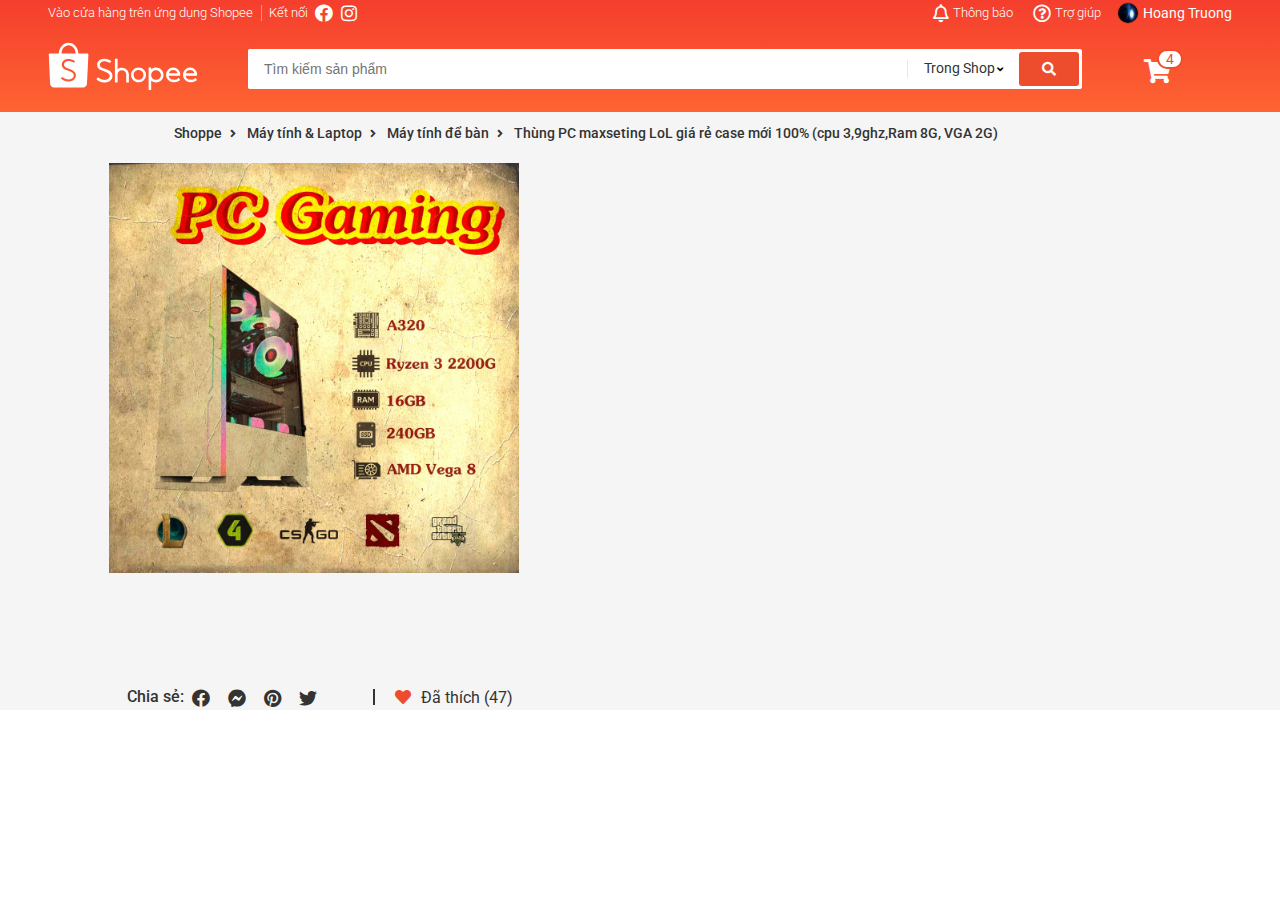
==== product.html @ b12bd9ec "upload product.html" ====
<!DOCTYPE html>
<html lang="en">
<head>
    <meta charset="UTF-8">
    <meta http-equiv="X-UA-Compatible" content="IE=edge">
    <meta name="viewport" content="width=device-width, initial-scale=1.0">
    <title>Product</title>
    <link rel="stylesheet" href="https://cdnjs.cloudflare.com/ajax/libs/normalize/8.0.1/normalize.css">
    <link rel="stylesheet" href="./assets/css/grid.css">
    <link rel="stylesheet" href="./assets/css/base.css">
    <link rel="stylesheet" href="./assets/css/main.css">
    <link rel="preconnect" href="https://fonts.googleapis.com">
    <link rel="preconnect" href="https://fonts.gstatic.com" crossorigin>
    <link rel="stylesheet" href="./assets/fonts/fontawesome-free-5.15.4-web/css/all.min.css">
    <link rel="preconnect" href="https://fonts.googleapis.com">
    <link rel="preconnect" href="https://fonts.gstatic.com" crossorigin>
    <link href="https://fonts.googleapis.com/css2?family=Edu+TAS+Beginner&display=swap" rel="stylesheet">
    <link href="https://fonts.googleapis.com/css2?family=Roboto:wght@100;300;400&display=swap" rel="stylesheet">
</head>
<body>
    <div class="app app_container">
        <div class="grid.wide">
            <header class="header">
                <div class="grid">
                    <nav class="header__navbar">
                        <ul class="header__navbar-list">
                            <li class="header__navbar-item header__navbar-item--has-qr header__navbar-item--separate">
                                Vào cửa hàng trên ứng dụng Shopee
                                <div class="header__qr">
                                    <img src="./assets/img/qr_code.png" alt="QR CODE" class="header__qr-img">
                                    <div class="header__qr-apps">
                                        <a href="#" class="header__qr-link">
                                            <img src="./assets/img/appstore.png" alt="App Store" class="header__qr-download-img">
                                        </a>
                                        <a href="#" class="header__qr-link">
                                            <img src="./assets/img/gg play.png" alt="GG Plays" class="header__qr-download-img">
                                        </a>
    
                                    </div>
                                </div>
                            </li>
                            <li class="header__navbar-item ">
                                <span class="header__navbar-title--no-pointer">Kết nối</span>
                                <a href="#" class="header__navbar-icon-link">
                                    <i class="header_navbar-icon fab fa-facebook"></i>
                                </a>
                                <a href="#" class="header__navbar-icon-link">
                                    <i class="header_navbar-icon fab fa-instagram"></i>
                                </a>
    
                            </li>
                            
                        </ul>
                        <ul class="header__navbar-list">
                            <li class="header__navbar-item header__navbar--has-notify">
                                <a href="#" class="header__navbar-item-link">
                                    <i class="header_navbar-icon far fa-bell"></i>
                                    Thông báo
                                </a>
                                <div class="header__notify">
                                    <header class="header__notify-header">
                                        <h3>Thông báo mới nhận</h3>
                                    </header>
                                    <ul class="header__notify-list">
                                        <li class="header__notify-item header__notify-item--viewed ">
                                            <a href="" class="header__notify-link">
                                                <img src="https://cf.shopee.vn/file/d02c97327d7ffa4b72fbf0bbac0dc437" alt="" class="header__notify-img">
                                                <div class="header__notify-info">
                                                    <span class="header__notify-name">LG TV</span>
                                                    <span class="header__notify-description">Mô tả LG TV chính hãng</span>
                                                </div>
                                            </a>
                                        </li>
                                        <li class="header__notify-item header__notify-item--viewed ">
                                            <a href="" class="header__notify-link">
                                                <img src="https://cf.shopee.vn/file/974dad14ff4233b967b98af7d5ac45df" alt="" class="header__notify-img">
                                                <div class="header__notify-info">
                                                    <span class="header__notify-name">Màn hình ASUS</span>
                                                    <span class="header__notify-description">Mô tả Màn hình ASUS chính hãng</span>
                                                </div>
                                            </a>
                                        </li>
                                        <li class="header__notify-item header__notify-item--viewed ">
                                            <a href="" class="header__notify-link">
                                                <img src="	https://cf.shopee.vn/file/64a79e4b7e1811482d0205e7ef75d597" alt="" class="header__notify-img">
                                                <div class="header__notify-info">
                                                    <span class="header__notify-name">Router Wifi 6</span>
                                                    <span class="header__notify-description">Mô tả Router Wifi 6 chính hãng</span>
                                                </div>
                                            </a>
                                        </li>
                                        <li class="header__notify-item header__notify-item--viewed ">
                                            <a href="" class="header__notify-link">
                                                <img src="https://cf.shopee.vn/file/575e04c0e1d08b5f1b9f624a8d6b1419" alt="" class="header__notify-img">
                                                <div class="header__notify-info">
                                                    <span class="header__notify-name">Macbook Air M1</span>
                                                    <span class="header__notify-description">Mô tả Macbook Air M1 chính hãng</span>
                                                </div>
                                            </a>
                                        </li> 
                                    </ul>
                                    <footer class="header__notify-footer">
                                        <a href="" class="header__notify-footer-btn">Xem tất cả</a>
                                    </footer>
                                </div>
                            </li>
                            <li class="header__navbar-item">
                                <a href="#" class="header__navbar-item-link">
                                    <i class="header_navbar-icon far fa-question-circle"></i>
                                    Trợ giúp
                                </a>
                                
                            </li>
                            <li class="header__navbar-item header__navbar-user">
                                <img src="./assets/img/GearVN_vũ trụ_04.jpg" alt="" class="header__navbar-user-img">
                                <span class="header__navbar-user-name">Hoang Truong</span>
                                <ul class="header__navbar-user-menu">
                                    <li class="header__navbar-user-item">
                                        <a href="" class="">Tài khoản của tôi</a>
                                    </li>
                                    <li class="header__navbar-user-item">
                                        <a href="" class="">Địa chỉ của tôi</a>
                                    </li>
                                    <li class="header__navbar-user-item">
                                        <a href="" class="">Đơn mua</a>
                                    </li>
                                    <li class="header__navbar-user-item header__navbar-user-item--separate">
                                        <a href="" class="">Đăng xuất</a>
                                    </li>
                                </ul>
                            </li>
                            <!-- <li class="header__navbar-item  header__navbar-item--strong header__navbar-item--separate">Đăng kí</li>
                            <li class="header__navbar-item  header__navbar-item--strong">Đăng nhập</li> -->
                        </ul>
                    </nav>
                    <!-- Header-with-search -->
                    <div class="header-with-search">
                        <div class="header__logo">
                           <a href="/" class="header__logo--link">
                            <svg viewBox="0 0 192 65" class="header__logo-img">
                                <g fill-rule="evenodd">
                                    <path
                                        fill="#fff" d="M35.6717403 44.953764c-.3333497 2.7510509-2.0003116 4.9543414-4.5823845 6.0575984-1.4379707.6145919-3.36871.9463856-4.896954.8421628-2.3840266-.0911143-4.6237865-.6708937-6.6883352-1.7307424-.7375522-.3788551-1.8370513-1.1352759-2.6813095-1.8437757-.213839-.1790053-.239235-.2937577-.0977428-.4944671.0764015-.1151823.2172535-.3229831.5286218-.7791994.45158-.6616533.5079208-.7446018.5587128-.8221779.14448-.2217688.3792333-.2411091.6107855-.0588804.0243289.0189105.0243289.0189105.0426824.0333083.0379873.0294402.0379873.0294402.1276204.0990653.0907002.0706996.14448.1123887.166248.1287205 2.2265285 1.7438508 4.8196989 2.7495466 7.4376251 2.8501162 3.6423042-.0496401 6.2615109-1.6873341 6.7308041-4.2020035.5160305-2.7675977-1.6565047-5.1582742-5.9070334-6.4908212-1.329344-.4166762-4.6895175-1.7616869-5.3090528-2.1250697-2.9094471-1.7071043-4.2697358-3.9430584-4.0763845-6.7048539.296216-3.8283059 3.8501677-6.6835796 8.340785-6.702705 2.0082079-.004083 4.0121475.4132378 5.937338 1.2244562.6816382.2873109 1.8987274.9496089 2.3189359 1.2633517.2420093.1777159.2898136.384872.1510957.60836-.0774686.12958-.2055158.3350171-.4754821.7632974l-.0029878.0047276c-.3553311.5640922-.3664286.5817134-.447952.7136572-.140852.2144625-.3064598.2344475-.5604202.0732783-2.0600669-1.3839063-4.3437898-2.0801572-6.8554368-2.130442-3.126914.061889-5.4706057 1.9228561-5.6246892 4.4579402-.0409751 2.2896772 1.676352 3.9613243 5.3858811 5.2358503 7.529819 2.4196871 10.4113092 5.25648 9.869029 9.7292478M26.3725216 5.42669372c4.9022893 0 8.8982174 4.65220288 9.0851664 10.47578358H17.2875686c.186949-5.8235807 4.1828771-10.47578358 9.084953-10.47578358m25.370857 11.57065968c0-.6047069-.4870064-1.0948761-1.0875481-1.0948761h-11.77736c-.28896-7.68927544-5.7774923-13.82058185-12.5059489-13.82058185-6.7282432 0-12.2167755 6.13130641-12.5057355 13.82058185l-11.79421958.0002149c-.59136492.0107446-1.06748731.4968309-1.06748731 1.0946612 0 .0285807.00106706.0569465.00320118.0848825H.99995732l1.6812605 37.0613963c.00021341.1031483.00405483.2071562.01173767.3118087.00170729.0236381.003628.0470614.00554871.0704847l.00362801.0782207.00405483.004083c.25545428 2.5789222 2.12707837 4.6560709 4.67201764 4.7519129l.00576212.0055872h37.4122078c.0177132.0002149.0354264.0004298.0531396.0004298.0177132 0 .0354264-.0002149.0531396-.0004298h.0796027l.0017073-.0015043c2.589329-.0706995 4.6867431-2.1768587 4.9082648-4.787585l.0012805-.0012893.0017073-.0350275c.0021341-.0275062.0040548-.0547975.0057621-.0823037.0040548-.065757.0068292-.1312992.0078963-.1964115l1.8344904-37.207738h-.0012805c.001067-.0186956.0014939-.0376062.0014939-.0565167M176.465457 41.1518926c.720839-2.3512494 2.900423-3.9186779 5.443734-3.9186779 2.427686 0 4.739107 1.6486899 5.537598 3.9141989l.054826.1556978h-11.082664l.046506-.1512188zm13.50267 3.4063683c.014933.0006399.014933.0006399.036906.0008531.021973-.0002132.021973-.0002132.044372-.0008531.53055-.0243144.950595-.4766911.950595-1.0271786 0-.0266606-.000853-.0496953-.00256-.0865936.000427-.0068251.000427-.020262.000427-.0635588 0-5.1926268-4.070748-9.4007319-9.09145-9.4007319-5.020488 0-9.091235 4.2081051-9.091235 9.4007319 0 .3871116.022399.7731567.067838 1.1568557l.00256.0204753.01408.1013102c.250022 1.8683731 1.047233 3.5831812 2.306302 4.9708108-.00064-.0006399.00064.0006399.007253.0078915 1.396026 1.536289 3.291455 2.5833031 5.393601 2.9748936l.02752.0053321v-.0027727l.13653.0228215c.070186.0119439.144211.0236746.243409.039031 2.766879.332724 5.221231-.0661182 7.299484-1.1127057.511777-.2578611.971928-.5423827 1.37064-.8429007.128211-.0968312.243622-.1904632.34346-.2781231.051412-.0452164.092372-.083181.114131-.1051493.468898-.4830897.498124-.6543572.215249-1.0954297-.31146-.4956734-.586228-.9179769-.821744-1.2675504-.082345-.1224254-.154023-.2267215-.214396-.3133151-.033279-.0475624-.033279-.0475624-.054399-.0776356-.008319-.0117306-.008319-.0117306-.013866-.0191956l-.00256-.0038391c-.256208-.3188605-.431565-.3480805-.715933-.0970445-.030292.0268739-.131624.1051493-.14997.1245582-1.999321 1.775381-4.729508 2.3465571-7.455854 1.7760208-.507724-.1362888-.982595-.3094759-1.419919-.5184948-1.708127-.8565509-2.918343-2.3826022-3.267563-4.1490253l-.02752-.1394881h13.754612zM154.831964 41.1518926c.720831-2.3512494 2.900389-3.9186779 5.44367-3.9186779 2.427657 0 4.739052 1.6486899 5.537747 3.9141989l.054612.1556978h-11.082534l.046505-.1512188zm13.502512 3.4063683c.015146.0006399.015146.0006399.037118.0008531.02176-.0002132.02176-.0002132.044159-.0008531.530543-.0243144.950584-.4766911.950584-1.0271786 0-.0266606-.000854-.0496953-.00256-.0865936.000426-.0068251.000426-.020262.000426-.0635588 0-5.1926268-4.070699-9.4007319-9.091342-9.4007319-5.020217 0-9.091343 4.2081051-9.091343 9.4007319 0 .3871116.022826.7731567.068051 1.1568557l.00256.0204753.01408.1013102c.250019 1.8683731 1.04722 3.5831812 2.306274 4.9708108-.00064-.0006399.00064.0006399.007254.0078915 1.396009 1.536289 3.291417 2.5833031 5.393538 2.9748936l.027519.0053321v-.0027727l.136529.0228215c.070184.0119439.144209.0236746.243619.039031 2.766847.332724 5.22117-.0661182 7.299185-1.1127057.511771-.2578611.971917-.5423827 1.370624-.8429007.128209-.0968312.243619-.1904632.343456-.2781231.051412-.0452164.09237-.083181.11413-.1051493.468892-.4830897.498118-.6543572.215246-1.0954297-.311457-.4956734-.586221-.9179769-.821734-1.2675504-.082344-.1224254-.154022-.2267215-.21418-.3133151-.033492-.0475624-.033492-.0475624-.054612-.0776356-.008319-.0117306-.008319-.0117306-.013866-.0191956l-.002346-.0038391c-.256419-.3188605-.431774-.3480805-.716138-.0970445-.030292.0268739-.131623.1051493-.149969.1245582-1.999084 1.775381-4.729452 2.3465571-7.455767 1.7760208-.507717-.1362888-.982582-.3094759-1.419902-.5184948-1.708107-.8565509-2.918095-2.3826022-3.267311-4.1490253l-.027733-.1394881h13.754451zM138.32144123 49.7357905c-3.38129629 0-6.14681004-2.6808521-6.23169343-6.04042014v-.31621743c.08401943-3.35418649 2.85039714-6.03546919 6.23169343-6.03546919 3.44242097 0 6.23320537 2.7740599 6.23320537 6.1960534 0 3.42199346-2.7907844 6.19605336-6.23320537 6.19605336m.00172791-15.67913203c-2.21776751 0-4.33682838.7553485-6.03989586 2.140764l-.19352548.1573553V34.6208558c0-.4623792-.0993546-.56419733-.56740117-.56419733h-2.17651376c-.47409424 0-.56761716.09428403-.56761716.56419733v27.6400724c0 .4539841.10583425.5641973.56761716.5641973h2.17651376c.46351081 0 .56740117-.1078454.56740117-.5641973V50.734168l.19352548.1573553c1.70328347 1.3856307 3.82234434 2.1409792 6.03989586 2.1409792 5.27140956 0 9.54473746-4.2479474 9.54473746-9.48802964 0-5.239867-4.2733279-9.48781439-9.54473746-9.48781439M115.907646 49.5240292c-3.449458 0-6.245805-2.7496948-6.245805-6.1425854 0-3.3928907 2.79656-6.1427988 6.245805-6.1427988 3.448821 0 6.24538 2.7499081 6.24538 6.1427988 0 3.3926772-2.796346 6.1425854-6.24538 6.1425854m.001914-15.5438312c-5.28187 0-9.563025 4.2112903-9.563025 9.4059406 0 5.1944369 4.281155 9.4059406 9.563025 9.4059406 5.281657 0 9.562387-4.2115037 9.562387-9.4059406 0-5.1946503-4.280517-9.4059406-9.562387-9.4059406M94.5919049 34.1890939c-1.9281307 0-3.7938902.6198995-5.3417715 1.7656047l-.188189.1393105V23.2574169c0-.4254677-.1395825-.5643476-.5649971-.5643476h-2.2782698c-.4600414 0-.5652122.1100273-.5652122.5643476v29.2834155c0 .443339.1135587.5647782.5652122.5647782h2.2782698c.4226187 0 .5649971-.1457701.5649971-.5647782v-9.5648406c.023658-3.011002 2.4931278-5.4412923 5.5299605-5.4412923 3.0445753 0 5.516841 2.4421328 5.5297454 5.4630394v9.5430935c0 .4844647.0806524.5645628.5652122.5645628h2.2726775c.481764 0 .565212-.0824666.565212-.5645628v-9.5710848c-.018066-4.8280677-4.0440197-8.7806537-8.9328471-8.7806537M62.8459442 47.7938061l-.0053397.0081519c-.3248668.4921188-.4609221.6991347-.5369593.8179812-.2560916.3812097-.224267.551113.1668119.8816949.91266.7358184 2.0858968 1.508535 2.8774525 1.8955369 2.2023021 1.076912 4.5810275 1.646045 7.1017886 1.6975309 1.6283921.0821628 3.6734936-.3050536 5.1963734-.9842376 2.7569891-1.2298679 4.5131066-3.6269626 4.8208863-6.5794607.4985136-4.7841067-2.6143125-7.7747902-10.6321784-10.1849709l-.0021359-.0006435c-3.7356476-1.2047686-5.4904836-2.8064071-5.4911243-5.0426086.1099976-2.4715346 2.4015793-4.3179454 5.4932602-4.4331449 2.4904317.0062212 4.6923065.6675996 6.8557356 2.0598624.4562232.2767364.666607.2256796.9733188-.172263.035242-.0587797.1332787-.2012238.543367-.790093l.0012815-.0019308c.3829626-.5500403.5089793-.7336731.5403767-.7879478.258441-.4863266.2214903-.6738208-.244985-1.0046173-.459427-.3290803-1.7535544-1.0024722-2.4936356-1.2978721-2.0583439-.8211991-4.1863175-1.2199998-6.3042524-1.1788111-4.8198184.1046878-8.578747 3.2393171-8.8265087 7.3515337-.1572005 2.9703036 1.350301 5.3588174 4.5000778 7.124567.8829712.4661613 4.1115618 1.6865902 5.6184225 2.1278667 4.2847814 1.2547527 6.5186944 3.5630343 6.0571315 6.2864205-.4192725 2.4743234-3.0117991 4.1199394-6.6498372 4.2325647-2.6382344-.0549182-5.2963324-1.0217793-7.6043603-2.7562084-.0115337-.0083664-.0700567-.0519149-.1779185-.1323615-.1516472-.1130543-.1516472-.1130543-.1742875-.1300017-.4705335-.3247898-.7473431-.2977598-1.0346184.1302162-.0346012.0529875-.3919333.5963776-.5681431.8632459"
                                    ></path>
                                </g>
                            </svg>
                           </a>
                        </div>
                        <!-- Cart layout -->
                        <div class="header__search">
                            <div class="header__search-input-wrap">
                                <input type="input" class="header__search-input" placeholder="Tìm kiếm sản phẩm">
                                <!-- Search history -->
                                <div class="header__search-history">
                                    <h3 class="header__search-history-heading">Lịch sử tìm kiếm</h3>
                                    <ul class="header__search-history-list">
                                        <li class="header__search-history-item">
                                            <a href="" class="">Tai nghe</a>
                                        </li>
                                        <li class="header__search-history-item">
                                            <a href="" class="">Loa</a>
                                        </li>
                                        <li class="header__search-history-item">
                                            <a href="" class="">Ghế gaming</a>
                                        </li>
                                        <li class="header__search-history-item">
                                            <a href="" class="">Bàn phím</a>
                                        </li>
                                    </ul>
                                </div>
                            </div>
                            <div class="header__search-select">
                                <span class="header__search-select-label">Trong Shop</span>
                                <i class="header__search-select-item fas fa-angle-down"></i>
                                <ul class="header__search-option">
                                    <li class="header__search-option-item header__search-option-item--active">
                                        <span>Trong shop</span>
                                        <i class="fas fa-check"></i>
                                    </li>
                                    <li class="header__search-option-item ">
                                        <span>Ngoài shop</span>
                                        <i class="fas fa-check"></i>
                                    </li>
                                </ul>
                            </div>
                            <button class="header__search-btn">
                                <i class="header__search-btn-icon fas fa-search"></i>
                            </button>
                        </div>
    
                        <div class="header__cart">
                            <div class="header__cart-wrap">
                                <!-- No cart: header__cart-list--no-cart -->
                                <div class="header__cart-list">
                                    <img src="./assets/img/no-cart.png" alt="" class="header__cart--no-cart-img">
                                    <span class="header__cart-list--no-cart-msg">Giỏ hàng trống</span>
    
                                    <h4 class="header__cart-heading">Sản phẩm đã thêm</h4>
                                    <ul class="header__cart-list-item">
                                        <!-- Cart item -->
                                        <li class="header__cart-item">
                                            <img src="https://cf.shopee.vn/file/edaa4ea931ca755bd26384c80b94805b_tn" alt="" class="header__cart-img">
                                            <div class="header__cart-item-info">
                                                <div class="header__cart-item-head">
                                                    <h5 class="header__cart-item-name">LG Monitor</h5>
                                                    <div class="header__cart-item-price-wrap">
                                                        <span class="header__cart-item-price">5.000.000</span>
                                                        <span class="header__cart-item-multiply">x</span>
                                                        <span class="header__cart-item-quantity">2</span>
                                                    </div>
                                                </div>
                                                <div class="header__cart-item-body">
                                                    <span class="header__cart-item-description">Phân loại hàng : Vàng</span>
                                                    <span class="header__cart-item-remove">Xóa</span>
    
                                                </div>
                                            </div>
                                        </li>
                                        <li class="header__cart-item">
                                            <img src="	https://cf.shopee.vn/file/ab176de1d67f2f336d6ca42615b639dc" alt="" class="header__cart-img">
                                            <div class="header__cart-item-info">
                                                <div class="header__cart-item-head">
                                                    <h5 class="header__cart-item-name">Ghế Gaming ENCOVIA</h5>
                                                    <div class="header__cart-item-price-wrap">
                                                        <span class="header__cart-item-price">7.500.000</span>
                                                        <span class="header__cart-item-multiply">x</span>
                                                        <span class="header__cart-item-quantity">1</span>
                                                    </div>
                                                </div>
                                                <div class="header__cart-item-body">
                                                    <span class="header__cart-item-description">Phân loại hàng : Vàng</span>
                                                    <span class="header__cart-item-remove">Xóa</span>
    
                                                </div>
                                            </div>
                                        </li>
                                        <li class="header__cart-item">
                                            <img src="https://cf.shopee.vn/file/4214a7049e8afe580e0af03af0d76383" alt="" class="header__cart-img">
                                            <div class="header__cart-item-info">
                                                <div class="header__cart-item-head">
                                                    <h5 class="header__cart-item-name">Bàn phím Logitech</h5>
                                                    <div class="header__cart-item-price-wrap">
                                                        <span class="header__cart-item-price">2.200.000</span>
                                                        <span class="header__cart-item-multiply">x</span>
                                                        <span class="header__cart-item-quantity">1</span>
                                                    </div>
                                                </div>
                                                <div class="header__cart-item-body">
                                                    <span class="header__cart-item-description">Phân loại hàng : Bạc</span>
                                                    <span class="header__cart-item-remove">Xóa</span>
    
                                                </div>
                                            </div>
                                        </li>
                                        <li class="header__cart-item">
                                            <img src="https://cf.shopee.vn/file/15385104baf57a33956e77c0e5a2e173" alt="" class="header__cart-img">
                                            <div class="header__cart-item-info">
                                                <div class="header__cart-item-head">
                                                    <h5 class="header__cart-item-name">Chuột Logitech</h5>
                                                    <div class="header__cart-item-price-wrap">
                                                        <span class="header__cart-item-price">1.250.000</span>
                                                        <span class="header__cart-item-multiply">x</span>
                                                        <span class="header__cart-item-quantity">1</span>
                                                    </div>
                                                </div>
                                                <div class="header__cart-item-body">
                                                    <span class="header__cart-item-description">Phân loại hàng : Bạc</span>
                                                    <span class="header__cart-item-remove">Xóa</span>
    
                                                </div>
                                            </div>
                                        </li>
                                    </ul>
                                    <a href="#" class="header__cart-view-cart btn btn--primary">Xem sản phẩm</a>
                                </div>
    
                                <i class="header__cart-icon fas fa-shopping-cart"></i>
                                <span class="header__cart-notice">4</span>
                            </div>
                            
                        </div>
                    </div> 
                </div>
    
            </header>

             <ul class="breadcum page-product-breadcum">
                <li class="breadcum-item">
                    <a href="#" class="page-product-breadcum__brand">
                        Shoppe
                    </a>
                </li>
                <li class="breadcum-item">
                    <a href="#" class="page-product-breadcum__brand">
                        <i class="page-product-breadcum__icon fas fa-angle-right"></i>
                        Máy tính & Laptop
                    </a>
                </li>
                <li class="breadcum-item">
                    <a href="#" class="page-product-breadcum__brand">
                        <i class="page-product-breadcum__icon fas fa-angle-right"></i>
                        Máy tính để bàn
                    </a>
                </li>
                <li class="breadcum-item">
                    <a href="#" class="page-product-breadcum__brand">
                        <i class="page-product-breadcum__icon fas fa-angle-right"></i>
                        Thùng PC maxseting LoL giá rẻ case mới 100% (cpu 3,9ghz,Ram 8G, VGA 2G)
                    </a>
                </li>
            </ul>
            <div class="row">
                <div class="col l-o-1 l-4">
                    <a class="product-item">
                        <div class="product-item__img" style="background-image: url(./assets/img/product.png);"></div>
                        <div class="product-item-list">
                            <div class="product-item-list-picture" style="background-image: url(//cf.shopee.vn/file/474072055587df39f06efd3b900ba1c7_tn);"></div>
                            <div class="product-item-list-picture" style="background-image: url(//cf.shopee.vn/file/f784b321cc2534ebb90087c7f7732e5b_tn);"></div>
                            <div class="product-item-list-picture" style="background-image: url(//cf.shopee.vn/file/474072055587df39f06efd3b900ba1c7_tn)"></div>
                            <div class="product-item-list-picture" style="background-image: url(//cf.shopee.vn/file/a5a0b9b62ce43535640e897989a0611d);"></div>
                            <div class="product-item-list-picture" style="background-image: url(//cf.shopee.vn/file/474072055587df39f06efd3b900ba1c7_tn);"></div>
                        </div>
                        
                       <div class="product__social">
                            <div class="product__social-item">
                                <div class="product__social-item-share">
                                    <span class="product__social-item-share-text">Chia sẻ:</span>
                                    <div class="product__social-icons">
                                        <a href="#" class="product__social-icon-link">
                                            <i class="product__social-icon fab fa-facebook"></i>
                                        </a>
                                        <a href="#" class="product__social-icon-link">
                                            <i class="product__social-icon fab fa-facebook-messenger"></i>
                                        </a>
                                        <a href="#" class="product__social-icon-link">
                                            <i class="product__social-icon fab fa-pinterest"></i>
                                        </a>
                                        <a href="#" class="product__social-icon-link">
                                            <i class="product__social-icon fab fa-twitter"></i>
                                        </a>
                                    </div>
                                </div>
                                
                                
                                    <!-- <i class="product__social-item-icon fab fa-facebook"></i>
                                    <i class="product__social-item-icon fab fa-pinterest"></i>
                                    <i class="product__social-item-icon fab fa-twitter"></i> -->
                            
                                <div class="product__social-item--separate">
                                    <i class="fas fa-pipe"></i>
                                </div>
                            </div>
                            <div class="product__social-like">
                                <a href="#" class="product__social-liked">
                                    <i class="fas fa-heart"></i>
                                    <span class="product__social-liked-number">Đã thích (47)</span>
                                </a>
                            </div>
                       </div>
                                    
                            
                        
                        
                    <a>
                </div>
                <div class="col l-6">

                </div>
            </div>
        </div>
       
    </div>
</body>
</html>
---- assets/css/grid.css ----
/* <style> * { box-sizing: border-box; } </style>
Nếu thiếu thuộc tính trên thì các column của bạn có thể không nằm trên một chiều ngang. */
*{
    box-sizing: border-box;
    padding: 0;
    margin: 0;
}
.grid {
    width: 100%;
    display: block;
    padding: 0;
}

.grid.wide {
    max-width: 1200px;
    margin: 0 auto;
}

.row {
    display: flex;
    flex-wrap: wrap;
    margin-left: -4px;
    margin-right: -4px;
}

.row.no-gutters {
    margin-left: 0;
    margin-right: 0;
}

.col {
    padding-left: 4px;
    padding-right: 4px;
}

.row.no-gutters .col {
    padding-left: 0;
    padding-right: 0;
}

.c-0 {
    display: none;
}

.c-1 {
    flex: 0 0 8.33333%;
    max-width: 8.33333%;
}

.c-2 {
    flex: 0 0 16.66667%;
    max-width: 16.66667%;
}

.c-3 {
    flex: 0 0 25%;
    max-width: 25%;
}

.c-4 {
    flex: 0 0 33.33333%;
    max-width: 33.33333%;
}

.c-5 {
    flex: 0 0 41.66667%;
    max-width: 41.66667%;
}

.c-6 {
    flex: 0 0 50%;
    max-width: 50%;
}

.c-7 {
    flex: 0 0 58.33333%;
    max-width: 58.33333%;
}

.c-8 {
    flex: 0 0 66.66667%;
    max-width: 66.66667%;
}

.c-9 {
    flex: 0 0 75%;
    max-width: 75%;
}

.c-10 {
    flex: 0 0 83.33333%;
    max-width: 83.33333%;
}

.c-11 {
    flex: 0 0 91.66667%;
    max-width: 91.66667%;
}

.c-12 {
    flex: 0 0 100%;
    max-width: 100%;
}

.c-o-1 {
    margin-left: 8.33333%;
}

.c-o-2 {
    margin-left: 16.66667%;
}

.c-o-3 {
    margin-left: 25%;
}

.c-o-4 {
    margin-left: 33.33333%;
}

.c-o-5 {
    margin-left: 41.66667%;
}

.c-o-6 {
    margin-left: 50%;
}

.c-o-7 {
    margin-left: 58.33333%;
}

.c-o-8 {
    margin-left: 66.66667%;
}

.c-o-9 {
    margin-left: 75%;
}

.c-o-10 {
    margin-left: 83.33333%;
}

.c-o-11 {
    margin-left: 91.66667%;
}

/* >= Tablet */
@media (min-width: 740px) {
    .row {
        margin-left: -8px;
        margin-right: -8px;
    }

    .col {
        padding-left: 8px;
        padding-right: 8px;
    }

    .m-0 {
        display: none;
    }

    .m-1,
    .m-2,
    .m-3,
    .m-4,
    .m-5,
    .m-6,
    .m-7,
    .m-8,
    .m-9,
    .m-10,
    .m-11,
    .m-12 {
        display: block;
    }

    .m-1 {
        flex: 0 0 8.33333%;
        max-width: 8.33333%;
    }

    .m-2 {
        flex: 0 0 16.66667%;
        max-width: 16.66667%;
    }

    .m-3 {
        flex: 0 0 25%;
        max-width: 25%;
    }

    .m-4 {
        flex: 0 0 33.33333%;
        max-width: 33.33333%;
    }

    .m-5 {
        flex: 0 0 41.66667%;
        max-width: 41.66667%;
    }

    .m-6 {
        flex: 0 0 50%;
        max-width: 50%;
    }

    .m-7 {
        flex: 0 0 58.33333%;
        max-width: 58.33333%;
    }

    .m-8 {
        flex: 0 0 66.66667%;
        max-width: 66.66667%;
    }

    .m-9 {
        flex: 0 0 75%;
        max-width: 75%;
    }

    .m-10 {
        flex: 0 0 83.33333%;
        max-width: 83.33333%;
    }

    .m-11 {
        flex: 0 0 91.66667%;
        max-width: 91.66667%;
    }

    .m-12 {
        flex: 0 0 100%;
        max-width: 100%;
    }

    .m-o-1 {
        margin-left: 8.33333%;
    }

    .m-o-2 {
        margin-left: 16.66667%;
    }

    .m-o-3 {
        margin-left: 25%;
    }

    .m-o-4 {
        margin-left: 33.33333%;
    }

    .m-o-5 {
        margin-left: 41.66667%;
    }

    .m-o-6 {
        margin-left: 50%;
    }

    .m-o-7 {
        margin-left: 58.33333%;
    }

    .m-o-8 {
        margin-left: 66.66667%;
    }

    .m-o-9 {
        margin-left: 75%;
    }

    .m-o-10 {
        margin-left: 83.33333%;
    }

    .m-o-11 {
        margin-left: 91.66667%;
    }
}

/* PC medium resolution > */
@media (min-width: 1113px) {
    .row {
        margin-left: -12px;
        margin-right: -12px;
    }

    .row.sm-gutter {
        margin-left: -5px;
        margin-right: -5px;
    }

    .col {
        padding-left: 12px;
        padding-right: 12px;
    }

    .row.sm-gutter .col {
        padding-left: 5px;
        padding-right: 5px;
    }

    .l-0 {
        display: none;
    }

    .l-1,
    .l-2,
    .l-2-4,
    .l-3,
    .l-4,
    .l-5,
    .l-6,
    .l-7,
    .l-8,
    .l-9,
    .l-10,
    .l-11,
    .l-12 {
        display: block;
    }

    .l-1 {
        flex: 0 0 8.33333%;
        max-width: 8.33333%;
    }
    
    .l-2 {
        flex: 0 0 16.66667%;
        max-width: 16.66667%;
    }

    .l-2-4 {
        flex: 0 0 20%;
        max-width: 20%;
    }

    .l-3 {
        flex: 0 0 25%;
        max-width: 25%;
    }

    .l-4 {
        flex: 0 0 33.33333%;
        max-width: 33.33333%;
    }

    .l-5 {
        flex: 0 0 41.66667%;
        max-width: 41.66667%;
    }

    .l-6 {
        flex: 0 0 50%;
        max-width: 50%;
    }

    .l-7 {
        flex: 0 0 58.33333%;
        max-width: 58.33333%;
    }

    .l-8 {
        flex: 0 0 66.66667%;
        max-width: 66.66667%;
    }

    .l-9 {
        flex: 0 0 75%;
        max-width: 75%;
    }

    .l-10 {
        flex: 0 0 83.33333%;
        max-width: 83.33333%;
    }

    .l-11 {
        flex: 0 0 91.66667%;
        max-width: 91.66667%;
    }

    .l-12 {
        flex: 0 0 100%;
        max-width: 100%;
    }

    .l-o-1 {
        margin-left: 8.33333%;
    }

    .l-o-2 {
        margin-left: 16.66667%;
    }

    .l-o-3 {
        margin-left: 25%;
    }

    .l-o-4 {
        margin-left: 33.33333%;
    }

    .l-o-5 {
        margin-left: 41.66667%;
    }

    .l-o-6 {
        margin-left: 50%;
    }

    .l-o-7 {
        margin-left: 58.33333%;
    }

    .l-o-8 {
        margin-left: 66.66667%;
    }

    .l-o-9 {
        margin-left: 75%;
    }

    .l-o-10 {
        margin-left: 83.33333%;
    }

    .l-o-11 {
        margin-left: 91.66667%;
    }
}

/* Tablet - PC low resolution */
@media (min-width: 740px) and (max-width: 1023px) {
    .wide {
        width: 644px;
    }
}

/* > PC low resolution */
@media (min-width: 1024px) and (max-width: 1239px) {
    .wide {
        width: 984px;
    }

    .wide .row {
        margin-left: -12px;
        margin-right: -12px;
    }

    .wide .row.sm-gutter {
        margin-left: -5px;
        margin-right: -5px;
    }

    .wide .col {
        padding-left: 12px;
        padding-right: 12px;
    }

    .wide .row.sm-gutter .col {
        padding-left: 5px;
        padding-right: 5px;
    }

    .wide .l-0 {
        display: none;
    }

    .wide .l-1,
    .wide .l-2,
    .wide .l-2-4,
    .wide .l-3,
    .wide .l-4,
    .wide .l-5,
    .wide .l-6,
    .wide .l-7,
    .wide .l-8,
    .wide .l-9,
    .wide .l-10,
    .wide .l-11,
    .wide .l-12 {
        display: block;
    }

    .wide .l-1 {
        flex: 0 0 8.33333%;
        max-width: 8.33333%;
    }

    .wide .l-2 {
        flex: 0 0 16.66667%;
        max-width: 16.66667%;
    }

    .wide .l-2-4 {
        flex: 0 0 20%;
        max-width: 20%;
    }

    .wide .l-3 {
        flex: 0 0 25%;
        max-width: 25%;
    }

    .wide .l-4 {
        flex: 0 0 33.33333%;
        max-width: 33.33333%;
    }

    .wide .l-5 {
        flex: 0 0 41.66667%;
        max-width: 41.66667%;
    }

    .wide .l-6 {
        flex: 0 0 50%;
        max-width: 50%;
    }

    .wide .l-7 {
        flex: 0 0 58.33333%;
        max-width: 58.33333%;
    }

    .wide .l-8 {
        flex: 0 0 66.66667%;
        max-width: 66.66667%;
    }

    .wide .l-9 {
        flex: 0 0 75%;
        max-width: 75%;
    }

    .wide .l-10 {
        flex: 0 0 83.33333%;
        max-width: 83.33333%;
    }

    .wide .l-11 {
        flex: 0 0 91.66667%;
        max-width: 91.66667%;
    }

    .wide .l-12 {
        flex: 0 0 100%;
        max-width: 100%;
    }

    .wide .l-o-1 {
        margin-left: 8.33333%;
    }

    .wide .l-o-2 {
        margin-left: 16.66667%;
    }

    .wide .l-o-3 {
        margin-left: 25%;
    }

    .wide .l-o-4 {
        margin-left: 33.33333%;
    }

    .wide .l-o-5 {
        margin-left: 41.66667%;
    }

    .wide .l-o-6 {
        margin-left: 50%;
    }

    .wide .l-o-7 {
        margin-left: 58.33333%;
    }

    .wide .l-o-8 {
        margin-left: 66.66667%;
    }

    .wide .l-o-9 {
        margin-left: 75%;
    }

    .wide .l-o-10 {
        margin-left: 83.33333%;
    }

    .wide .l-o-11 {
        margin-left: 91.66667%;
    }
}
---- assets/css/base.css ----
:root {
    --primary-color:#EE4D2D;
    --white-color:#fff;
    --black-color:#000;
    --text-color:#333;
    --yellow-star: #FFCE3E;
    --border-color: #dbdbdb;
    --header-height:120px;
    --navbar-height:34px;
    --header-with-search-height: calc(var(--header-height) - var(--navbar-height));
}
* {
    box-sizing: inherit;

}
html {
    font-size: 62.5%;
    line-height: 1.6rem;
    font-family: 'Segoe UI', Tahoma, Geneva, Verdana, sans-serif;
    font-family: 'Roboto', sans-serif;
    box-sizing: border-box;
}
/* Responsive */
.grid {
    width: 1200px;
    max-width: 100%;
    margin: 0 auto;
}
.grid__full-width {
    width:100%;
}
.grid__row {
    display: flex;
    flex-wrap: wrap;
    margin-left: -5px;
    margin-right: -5px;
}
/* Test */
.grid__column-2{
    padding-left: 5px;
    padding-right: 5px;
    width: 16.667%;
}
.grid__column-2-4{
    padding-left: 5px;
    padding-right: 5px;
    width: 20%;
}
.grid__column-10{
    padding-left: 5px;
    padding-right: 5px;
    width: 83.3334%;
}
/* Animations */
@keyframes fadeIn {
    from {
        opacity: 0;
    }
    to {
        opacity: 1;
    }
}

@keyframes growth {
    from {
        transform: scale(var(--growth-from));
    }
    to {
        transform: scale(var(--growth-to));
    }
}
/* Modal */
.modal {
    position: fixed;
    top:0;
    right:0;
    left:0;
    bottom: 0;
    display: flex; 
    
}
.modal__overlay {
    
    position: absolute;
    width:100%;
    height: 100%;
    background-color: rgba(0, 0 ,0, 0.4);
    
}
.modal__body {
    --growth-from:0.7;
    --growth-to: 1.1;
    margin:auto;
    position: relative;
    z-index: 1;
    border-radius: 5px;
    animation: growth linear 0.1s;
}
.auth-form__controls{
    margin-top:80px;

}
/* Button style */

.btn{
    min-width: 124px;
    height: 34px;
    border-radius: 2px;
    font-size: 1.5rem;
    padding: 0 12px;
    border: none;
    cursor: pointer;
    color: var(--text-color);
    display: inline-flex;
    justify-content: center;
    align-items: center;
    line-height: 1.6rem;

}
.btn.btn--normal:hover {
    background-color: rgba(0,0,0,0.1);
}
.btn.btn--primary {
    color:var(--white-color);
    background-color:var(--primary-color);
}
.btn.btn--disabled {
    cursor: default;

}
.btn.btn--size-s {
    height: 30px;
    font-size: 12px;
    padding: 0 8px;
}
/* Selection */
.select-input{
    position: relative;
    min-width: 200px;
    padding: 0 12px;
    border-radius: 2px;
    background-color: var(--white-color);
    display: flex;
    align-items: center;
    justify-content: space-between;
    box-shadow: 0 1px 5px rgb(189,189,189);
    cursor: pointer;
    
}
.select-input__label{
    font-size: 1.4rem;
    padding: 8px 16px;
}
.select-input__icon {
    font-size: 1.4rem;
    color: rgb(131, 131, 131);
    position: relative;
    top:1px;
}
.select-input:hover .select-input__list {
    
    display: block;
    animation: fadeIn ease-in 0.2s;
}
.select-input__list {
    position:absolute;
    left:0;
    right:0;
    top:25px;
    border-radius: 2px;
    background-color: var(--white-color);
    padding: 8px 16px;
    list-style: none;
    box-shadow: 0 1px 5px rgb(189,189,189);
    display: none;
    z-index: 1;

}
.select-input__list::after{
    content: "";
    display: block;
    position: absolute;
    top:-8px;
    left:0;
    right:0;
    width:100%;
    height: 10px;
}
.select-input__link{
    font-size: 1.4rem;
    color: var(--text-color);
    text-decoration: none;
    display: block;
    padding: 4px 0;
    line-height: 1.6;
    font-weight: 500;
    font-family:'Roboto', sans-serif;
}
.select-input__link:hover{
    color: var(--primary-color);
}
/* Pagination */
.pagination{
    display: flex;
    justify-content: center;
    align-items: center;
}
.pagination-item{
    list-style: none;
    margin: 0 8px;
}
.pagination-item--active .pagination-item__link{
    color: var(--white-color);
    background-color: var(--primary-color);
}
.pagination-item--active .pagination-item__link:hover{
    background-color: #ed5c3f;
}
.pagination-item__link{
    --height:30px;
    display: block;
    text-decoration: none;
    font-size: 1.8rem;
    font-weight: 300;
    color: #939393;
    min-width:40px;
    height: var(--height);
    line-height: var(--height);
    text-align: center;
    border-radius: 2px;
}
/* git add . */ 
/* git commit -m "upload" */
/* git push  */

/* For product.html */
---- assets/css/main.css ----
.header {
    height: var(--header--height);
    background-image: linear-gradient(0,#fe6433,#f53e2d);
}
.header__navbar {
    display:flex;
    justify-content: space-between;
}

.header__navbar-list {
    list-style: none;
    padding-left: 0;
    margin-top: 4px 0 0 0;
    display: flex;
}
.header__navbar-item{
    margin: 0 8px;
    position: relative;
    min-height: 26px;
}
.header__navbar-user {
    display: flex;
    justify-items: center;
    position: relative;
}
.header__navbar-user:hover .header__navbar-user-menu{
    display: block;
    animation: fadeIn ease-in-out 0.2s;
}
.header__navbar-user-img{
    width: 22px;
    height: 22px;
    border-radius: 50%;
    border: 1px solid rgba(0,0,0,0.1);
}
.header__navbar-user-name{
    margin-left: 4px;
    font-size: 1.4rem;
    font-weight: 400;

}
.header__navbar-user-menu{
    position: absolute;
    z-index: 2;
    padding-left: 0px;
    top: calc(100% + 4px);
    right: 0;
    background-color: var(--white-color);
    border-radius: 2px;
    width: 180px;
    list-style: none;
    box-shadow: 0 1px 5px rgb(189,189,189);
    display: none;
}
.header__navbar-user-menu::before {
    content:"";
    border-width: 20px 27px;
    border-style:solid;
    border-color: transparent transparent var(--white-color) transparent;
    position: absolute;
    right: 12px;
    top:-30px;
    z-index: -1;
}
.header__navbar-user-menu::after{
    content: "";
    display: block;
    position: absolute;
    top:-8px;
    right: 0;
    width: 80%;
    height: 8px;
  

}

.header__navbar-user-item--separate{
    border-top: 1px solid rgba(0,0,0,0.05);
}
.header__navbar-user-item a{
    text-decoration: none;
    color: var(--text-color);
    font-size: 1.4rem;
    padding: 8px 16px;
    display: block;
    font-weight: 400;
   
}
.header__navbar-user-item a:first-child{
    border-top-left-radius: 2px;
    border-top-right-radius: 2px;

}
.header__navbar-user-item a:first-child{
    border-bottom-left-radius: 2px;
    border-bottom-right-radius: 2px;

}
.header__navbar-user-item a:hover{
    background-color: #f7f0f0;
}

.header__navbar--has-notify:hover .header__notify {
    display: block;
    z-index: 1;
}
.header__navbar-item--has-qr:hover .header__qr {
    display:block;
    z-index: 1;
}
.header__navbar-item,
.header__navbar-item-link {
    display: inline-block;
    font-size: 1.3rem;
    color: var(--white-color);
    text-decoration: none;
    font-weight: 300;
}
.header__navbar-item,
.header__navbar-item-link ,
.header__navbar-icon-link {
    display: inline-flex;
    align-items: center;
}
.header__navbar-item:hover,
.header__navbar-icon-link:hover,
.header__navbar-item-link:hover {
    cursor: pointer;
    color:rgba(255,255,255,0.7);
}
.header__navbar-item--strong{
    font-weight:400;
}
.header__navbar-item--separate::after{
    content:"";
    display: block;
    position: absolute;
    border-left:1px solid #FB9086;
    height: 16px;
    right:-9px;
    top:50%;
    transform: translateY(-50%);
}
.header__navbar-icon-link {
    color:var(--white-color);
    text-decoration: none;
}
.header__navbar-icon-link:nth-child(2){
    margin-left:3px;
}
.header_navbar-icon {
    font-size: 1.8rem;
    margin: 0 4px;
}
.header__navbar-title--no-pointer{
    cursor: text;
    color: var(--white-color);
}
/* Header QR Code */
.header__qr {
    width:186px;
    background-color: var(--white-color);
    position: absolute;
    left:0;
    top:100%;
    padding: 8px;
    border-radius: 2px;
    display: none; 
    animation: fadeIn ease-in 0.3s;
    z-index: 1;
    box-shadow: 0 1px 2px 0 rgba(0, 0, 0, 0.1);;
}
.header__qr::before {
    position: absolute;
    left:0;
    top:-16px;
    width:100%;
    height: 20px;
    content:"";
    display: block;
}
.header__qr-img{
    width: 100%;
}
.header__qr-apps {
    display: flex;
    justify-content: space-between;
}
.header__qr-link:nth-child(1) {
    margin-left: 10px;

}
.header__qr-link:nth-child(2){
    margin-right: 11px;
}
.header__qr-download-img{
    height:14px;
}
/* Header Notification */
.header__notify {
    
    position: absolute;
    top:118%;
    right:0;
    width:404px;
    border: 1px solid #D3D3D3;
    border-radius: 2px;
    background-color: #fff;
    cursor: default;
    transform-origin: calc(100%-32px) top;
    animation: headerNotifyGrowth ease-in 0.3s;
    will-change: opacity, transfrom;
    display: none;
}
.header__notify::before {
    content:"";
    border-width: 20px 27px;
    border-style:solid;
    border-color: transparent transparent var(--white-color) transparent;
    position: absolute;
    right: 12px;
    top:-30px
}
.header__notify::after{
    content: "";
    display: block;
    position: absolute;
    right:0;
    top:-16px;
    width: 90px;
    height: 20px;

}
@keyframes headerNotifyGrowth{
    from {
        opacity: 0;
        transform: scale(0);
    }
    to {
        opacity: 1;
        transform: scale(1);
    }
}
.header__notify-header{
    height: 40px;
    background-color: #fff;
}
.header__notify-header h3 {
    color:#999;
    margin:0 0 0 12px;
    font-weight: 400;
    font-size: 1.4rem;
    line-height: 40px;
    user-select: none;
}
.header__notify-list{
    padding-left: 0;
}
.header__notify-item{
    display: flex;
    
}
.header__notify-item:hover {
    background-color: #f7f7f7;
}
.header__notify-item--viewed {
    background-color: rgba(255, 255, 255);
}
.header__notify-link{
    display: flex;
    width: 100%;
    padding: 12px;
    text-decoration: none;
   

}
.header__notify-img{
    width:48px;
    object-fit: contain;
}
.header__notify-info{
    margin-left: 12px;
}
.header__notify-name{
    display: block;
    font-size: 1.4rem;
    color:var(--text-color);
    padding-bottom: 6px;
    font-weight: 400;
    line-height: 1.8rem;
}
.header__notify-description{
    display: block;
    font-size: 1.2rem;
    line-height: 1.6rem;
    color: #756F6E;
    margin-top: 4px;
}
.header__notify-footer{
    display:flex;
    
}
.header__notify-footer-btn{
    text-decoration: none;
    color: var(--text-color);
    padding: 8px 48px;
    margin:auto;
    font-size: 1.4rem;
    font-weight: 400;
}
/* Authen modal */
.auth-form {
   
    width:500px;
    background-color: var(--white-color);
}
.auth-form__container{
    padding: 0px 32px;

}
.auth-form__header {
    display: flex;
    align-items: center;
    justify-content: space-between;
    padding: 0 12px;
    margin-top: 10px;
}
.auth-form__heading{
    font-size: 2.2rem;
    font-weight: 400;
    color: var (--text-color);
}
.auth-form__switch-btn{
    font-size: 1.6rem;
    font-weight: 400;
    color: var(--primary-color);
    cursor: pointer;
}

.auth-form__input{
    width:100%;
    height: 40px;
    margin-top: 16px;
    padding: 0 12px;
    font-size: 1.4rem;
    border-radius: 2px;
    border: 1px solid var(--border-color);
}
.auth-form__input:focus {
    border-color: #777;
}
.auth-form__aside{
    margin-top: 18px;
}
.auth-form__policy-text {
    font-size: 1.2rem;
    line-height: 1.8rem;
    text-align: center;
    padding: 0 12px;
}
.auth-form__text-link{
    color: var(--primary-color);
    text-decoration: none;
}
.auth-form__controls {
    margin-top: 80px;
    display: flex;
    justify-content: flex-end;
}
.auth-form__controls--back{
    margin-right: 8px;
}
.auth-form__socials {
    background-color: #f5f5f510;
    padding: 16px 36px;
    display: flex;
    justify-content: space-between;
    margin-top: 24px;
}
.auth-form__socials--icon {
    font-size: 1.8rem;
}
.auth-form__socials--facebook{
    color: var(--white-color);
    background-color: #3A5A98;
}
.auth-form__socials--facebook
.auth-form__socials--icon {
    color: var(--white-color);
}
.auth-form__socials-title {
    margin: 0 36px;
    text-decoration: none;
   
}
.auth-form__socials--google {
    color:#666;
    background-color:#cfcbcb;
}
.auth-form__help {
    display: flex;
    justify-content: flex-end;
}
.auth-form__help-link{
    text-decoration: none;
    font-size: 1.4rem;
    color: #939393;
}
.auth-form__help-seperate{
    display: block;
    height:22px;
    margin: 1px 16px 0;
    border: 1px solid #EAEAEA;
}
.auth-form__help-forgot{
    color: var(--primary-color);
}

/* Header-with-search */
.header-with-search {
    height: var(--header-with-search-height);
    display: flex;
    align-items: center;
    margin: 0 8px;
}
.header__logo{
    width: 200px;
}
.header__logo--link{
    color: transparent;
    text-decoration: none;
}
.header__logo-img {
    width:150px;
    color: var(--white-color);
}
.header__search {
    flex: 1;
    background-color: var(--white-color);
    height: 40px;
    border-radius: 2px;
    display: flex;
    align-items: center;
}
.header__cart {
    width: 150px;
    text-align: center;
    
}
.header__cart-wrap {
    position: relative;
    padding: 0 8px;
    display: inline-block;
    cursor: pointer;
    z-index: 1;
}
.header__cart-icon{
    color: var(--white-color);
    font-size: 2.4rem;
    margin-top: 6px;
}
.header__cart-wrap:hover .header__cart-list{
    animation: fadeIn ease-in 0.2s;
    display: block;
}
.header__cart-list{
    position: absolute;
    top: calc(100% + 4px);
    right:-4px;
    background-color: var(--white-color);
    width: 400px;
    border-radius: 2px;
    box-shadow: 0 2px 10px #ccc;
    display: none;  
    cursor: default;
    z-index: 1;
}
.header__cart-list::after {
    content:"";
    position: absolute;
    right: 3px;
    top:-25px;
    border-width:16px 20px;
    border-style: solid;
    border-color: transparent transparent var(--white-color)  transparent;
    cursor: pointer;
}
.header__cart-list--no-cart{
    margin-top: 2px;
    padding: 24px 0px;
    
}
.header__cart-list--no-cart .header__cart--no-cart-img,
.header__cart-list--no-cart .header__cart-list--no-cart-msg {
    display: block;
    margin-left: auto;
    margin-right: auto;
}
.header__cart--no-cart-img{
    width: 60%;
    display: none;
}
.header__cart-list--no-cart-msg{
    display: none;
    font-size: 1.4rem;
    margin-top: 12px;
    color: var(--text-color);
    font-weight: 600;
}
.header__cart-notice{
    position: absolute;
    padding: 1px 7px;
    top:-4px;
    right: -4px;
    background-color: var(--white-color);
    color: var(--primary-color);
    font-size: 1.4rem;
    line-height: 1.4rem;
    border-radius: 10px;
    border: 2px solid #ED4D2D;
    z-index: 0;
}
.header__cart-list-item{
    padding-left: 0;
    list-style: none;
    height: 48vh;
    overflow-y: auto;

}
.header__cart-item{
    display: flex;
    align-items: center;
    border-bottom: 1px solid rgba(0, 0, 0, 0.05);
}
.header__cart-item:hover{
    background-color: #F8F8F8;
}
.header__cart-img{
    width: 42px;
    height: 42px;
    margin: 12px;
    border: 1px solid #E8E8E8;
}
.header__cart-heading{
    text-align: left;
    margin: 8px 0px 8px 12px;
    font-size: 1.4rem;
    color: #999;
    font-weight: 400;
}
.header__cart-item-info{
    width: 100%;
    text-align: center;
    margin-right: 12px;
}
.header__cart-item-head{
    display: flex;
    align-items: center;
    justify-content: space-between;
}
.header__cart-item-name{
    font-size: 1.4rem;
    font-weight: 400;
    color: var(--text-color);
    margin: 0;
    max-height: 4rem;
    overflow: hidden;
    line-height: 2rem;
    flex: 1;
    padding-right: 16px;
    display: -webkit-box;
    -webkit-box-orient: vertical;
    -webkit-line-clamp: 2;
    text-align: left;
}
.header__cart-item-price{
    font-size: 1.4rem;
    font-weight: 400;
    color: var(--primary-color);
}
.header__cart-item-multiply{
    font-size: 0.9rem;
    color: #757575;
    margin:0 4px;
}
.header__cart-item-quantity{
    font-size: 1.2rem;
    color: #757575;
}
.header__cart-item-body{
    display: flex;
    justify-content: space-between;
    margin-top: 8px; 
}
.header__cart-item-description{
    color: #757575;
    font-size: 1.2rem;
    font-weight: 300;
}
.header__cart-item-remove{
    color: var(--text-color);
    font-size: 1.4rem;
    font-weight: 300;

}
.header__cart-item-remove:hover{
    cursor: pointer;
    color: var(--primary-color);

    
}
.header__cart-view-cart {
    float: right;
    margin: 0 12px 12px 0;
    text-decoration: none;
}
.header__cart-view-cart:hover{
    opacity: 0.8;
}
.header__search-input-wrap{
    position: relative;
    flex:1;
    height: 100%;
}
.header__search-input{
    width: 100%;
    height: 100%;
    border: none;
    outline: none;
    font-size: 1.4rem;
    color: var(--text-color);
    padding: 0 16px;
    border-radius: 3px;
}

.header__search-select{
    cursor: pointer;
    border-left: 1.5px solid #E8E8E8;
    padding-left: 16px;
    padding-right: 16px;
    position: relative;
}
.header__search-select-label{
    font-size: 1.4rem;
    color: var(--text-color);
}
.header__search-select-icon{
    font-size: 1.4rem;
    color: #4A4A4A;
    margin: 0 16px 0 8px;
}
.header__search-btn:hover{
    cursor: pointer;
    background-color: #fb6445;
}
.header__search-btn{
    background-color: var(--primary-color);
    border: none;
    width: 60px;
    height: 34px;
    border-radius: 3px;
    margin-right: 3px;
    outline: none;
}

.header__search-btn-icon{
    font-size: 1.4rem;
    color: var(--white-color);
}
.header__search-select:hover .header__search-option{
    display: block;
}
.header__search-option{
    position: absolute;
    right: 0;
    top: calc(100% -1px);
    width: 130px;
    list-style: none;
    box-shadow: 0 1px 2px #e0e0e0;
    padding-left: 0px;
    border-radius: 3px;
    display: none; 
    animation: fadeIn ease-in 0.2s;
    z-index: 1;
}
.header__search-option::after{
    position:absolute;
    content: "";
    display: block;
    width: 100%;
    height: 10px;
    top:-10px;
    left: 0;
    
}
.header__search-option-item{
    background-color: var(--white-color);
    margin-top: 3px;
    padding: 8px 8px;
}
.header__search-option-item:hover{
    background-color: #e2d6d6 ;
    cursor: pointer;
}
.header__search-option-item:first-child{
    border-top-left-radius:3px;
    border-top-right-radius:3px;
}
.header__search-option-item:last-child{
    border-bottom-left-radius:3px;
    border-bottom-right-radius:3px;
}
.header__search-option-item span{
    font-size: 1.4rem;
    color: var(--text-color);
    margin-left: 8px;
}
.header__search-option-item i{
    font-size: 1.2rem;
    color: var(--primary-color);
    margin-left: 8px;
    display: none;
}
.header__search-option-item--active i{
    display: inline-block;
}
/* Search history */
.header__search-history {
    position: absolute;
    top: calc(100% + 2px);
    left:0;
    width: calc(100% - -2px);
    background-color: var(--white-color);
    border-radius: 3px;
    box-shadow: 0 1px 5px rgb(189,189,189);
    z-index: 1;
    display: none;
}
.header__search-input:focus ~  .header__search-history{
    display: block;
    animation: fadeIn ease-in 0.2s;
}
.header__search-history-heading{
    margin: 8px 16px;
    color: #999;
    font-size: 1.4rem;
    font-weight: 400;
}
.header__search-history-list{
    padding-left:0;
    list-style: none;
    margin:6px 0 2px ;

}
.header__search-history-item:hover{
    cursor: pointer;
    background-color: #f7f0f0;
    
}
.header__search-history-item:last-child{
    border-bottom-left-radius: 4px;
    border-bottom-right-radius: 4px;
}

.header__search-history-list-item{
    height: 38px;
    padding: 0 12px;
}

.header__search-history-item a{
    margin: 0 16px;
    text-decoration: none;
    font-size: 1.4rem;
    line-height: 38px;
    color: var(--text-color);
}
/* App container */
.app_container{
    background-color: #F5F5F5;
}
.app_content{
    padding-top:36px ;
}
.category{
    background-color: var(--white-color);
    border-radius: 2px;
    box-shadow: rgba(0, 0, 0, 0.16) 0px 1px 4px;
}
.category__heading{
    margin-top: 0;
    font-size: 1.5rem;
    font-weight: 600;
    color:var(--text-color);
    padding: 18px 16px 0;
    text-transform: uppercase;
   
}

.category-list{
    padding: 0 0 16px 0;
    list-style: none;
    
}
.category-item{
    position: relative;
}
.category-item:first-child::before{
    display: none;

}
.category-item::before{
    content: "";
    position: absolute;
    top:0;
    left:20px;
    right: 20px;
    border-top: 1px solid #E1E1E1;
}
.category-item--active .category-item__link{
    color: var(--primary-color);
}
.category-item--active .category-item__link::before{
    content: "";
    position: absolute;
    top:50%;
    left:8px;
    border: 4px solid;
    transform: translateY(calc(-50% - 1px));
    border-color: transparent transparent transparent var(--primary-color);
}
.category-item__link{
    position: relative;
    color: var(--text-color);
    text-decoration: none;
    font-size: 1.4rem;
    padding: 8px 20px;
    display: block;
    /* Animation moving to right */
    /* transition: right linear 0.1s;
    right: 0; */
   
}
.category-item__link:hover{
    /* right:-4px; */
    color: var(--primary-color);
}

/* Home sort + filter */
.home-filter{
    
    display: flex;
    padding: 12px 22px;
    border-radius: 2px ;
    background-color: rgba(0,0,0,0.04);
    align-items: center;
}
.home-filter__label{
    font-size: 1.4rem;
    color: #555555;
    margin-right: 16px;
}
.home-filter__btn{
    min-width: 90px;
    margin-right: 12px;
    box-shadow: 0 1px 5px rgb(189,189,189);
}
.home-filter__page{
    display: flex;
    align-items: center;
    margin-left: auto;
}
.home-filter__page-num{
    font-size: 1.4rem;
    color: var(--text-color);
    margin-right: 22px;
}
.home-flter__page-current{
    color: var(--primary-color);
}
.home-filter__page-control{
    border-radius: 2px;
    overflow: hidden;
    display: flex;
    width: 72px;
    height: 36px;
    box-shadow: 0 1px 5px rgb(189,189,189);
}
.home-filter__page-btn{
    flex:1;
    display: flex;
    background-color: var(--white-color);
    text-decoration: none;
    
}
.home-filter__page-btn--disable{
    background-color: #f9f9f9;
    cursor: default;

}
.home-filter__page-btn--disable .home-filter__page-icon{
    color: #ccc;
}
.home-filter__page-btn:first-child{
    border-right: 1px solid #EEEEEE;
}
.home-filter__page-icon{
    margin: auto;
    font-size: 1.4rem;
    color:#555;
}
/* Product item */
.home-product{
    margin-bottom: 10px;
}
.home-product-item{
    display: block;
    position: relative;
    margin-top: 10px;
    text-decoration: none;
    border-bottom-left-radius:2px ;
    border-bottom-right-radius:2px ;
    box-shadow: 0 1px 2px 0 rgba(0, 0, 0, 0.1);
    transition: transform linear 0.1s;
    will-change: transform;
}
.home-product-item:hover{
    transform: translateY(-2px);
    cursor: pointer;
    box-shadow: 0 1px 20px 0 rgba(0, 0, 0, 0.05);
}
.home-product-item__img{
    padding-top:100% ;
    background-repeat: no-repeat;
    background-size: contain;
    background-position: center;
}
.home-product-item__name{
    font-size: 1.4rem;
    font-weight: 400;
    color: var(--text-color);
    line-height: 1.8rem;
    height: 3.6rem;
    padding: 0 10px;
    margin: 10px 10px 6px;
    margin: 10px 0;
    overflow: hidden;
    display: block;
    display: -webkit-box;
    -webkit-box-orient: vertical;
    -webkit-line-clamp: 2;
    text-overflow: ellipsis;
}
.home-product-item__price{
    display: flex;
    align-items: baseline;
    flex-wrap: wrap;
    
}
.home-product-item__price-old{
    margin-left: 10px;
    font-size: 1.4rem;
    color: #666;
    text-decoration: line-through;
}
.home-product-item__price-current{
    font-size: 1.6rem;
    color: var(--primary-color);
    margin-left: 6px;
}
.home-product-item__action{
    display: flex;
    justify-content: space-between;
    margin: 6px 10px 0px;
}
i.home-product-item__like-icon-fill{
    color: var(--primary-color);
    display: none;
}
.home-product-item__like--liked .home-product-item__like-icon-fill{
    display: inline-block;
}
.home-product-item__like--liked .home-product-item__like-icon-empty{
    display: none;
}
.home-product-item__like{
    font-size: 1rem;
}
.home-product-item__rating{
    font-size: 0.8rem;
    color: #D5D5D5;
    margin-left: auto;

}
.home-product-item__sold{
    margin-left: 6px;
    font-size: 1.2rem;
    color: var(--text-color);
}
.home-product-item__star-yellow{
    color: var(--yellow-star);
}
.home-product-item__origin{

    display: flex;
    justify-content: space-between;
    margin:3px 10px 0px;
    color: #595959;
    font-size: 1.2rem;
    font-weight: 400;
}


.home-product-item__favourite{
    position: absolute;
    top:10px;
    left:-4px;
    color: var(--primary-color);
    background-color: currentColor;
    font-size: 1.2rem;
    font-weight: 500;
    line-height: 1.6rem;
    padding-right: 4px;
    border-top-right-radius: 3px;
    border-bottom-right-radius: 3px;
}
.home-product-item__favourite span {
    color: var(--white-color);
}
.home-product-item__favourite::after{
    content: "";
    position: absolute;
    left:0;
    bottom: -3px;
    border-top: 3px solid currentColor;
    border-left: 3px solid transparent;
    filter: brightness(40%);
}
.home-product-item__favourite i{
    font-size: 0.9rem;
    margin:0 2px 0 5px;
    color: var(--white-color);
}
.home-product-item__sale-off{
    position: absolute;
    top:0;
    right: 0;
    width: 40px;
    height: 36px;
    text-align: center;
    background-color: rgba(255, 216, 64, 0.94)

}
.home-product-item__sale-off::after{
    content: '';
    position: absolute;
    left: 0;
    bottom: -6px;
    border-width: 0 20px 6px;
    border-style: solid;
    border-color: transparent rgba(255, 216, 64, 0.94) transparent rgba(255, 216, 64, 0.94);
}
.home-product-item__sale-off-percent{
    color:#EE4D2D ;
    font-weight: 600;
    font-size: 1.2rem;
    line-height: 1.2rem;
}
.home-product-item__sale-off-label{
    font-size: 1.3rem;
    line-height: 1.3rem;
    font-weight: 600;
    color: var(--white-color);
}
.home-product__pagination{
    margin: 48px 0 32px 0;
}
/* Footer */
.footer{
    padding-top: 16px;
    border-top: 4px solid var(--primary-color);
    
}
.footer__heading{
    text-transform: uppercase;
    font-size: 1.6rem;
    color: var(--text-color);
}
.footer-list{
    list-style:none;
    padding-left: 0px;
}

.footer-item-link{
    display: block;
    text-decoration: none;
    font-weight: 500;
    font-size: 1.4rem;
    color: #737373;
    padding: 8px 0;
}
.footer-item-icon{
    margin-right: 4px;
}
.footer-item-link:hover{
    color: var(--primary-color);
}
.footer__download{
    display: flex;
    justify-content: center;
}
.footer__download-qr{
    width: 86px;
    object-fit: contain;
    border: 1px solid var(--border-color);
}
.footer__download-apps{
    display: flex;
    flex: 1;
    margin-left: 16px;
    flex-direction: column;
    justify-content: center;
}
.footer__download-apps-link{
    color: transparent;
    text-decoration: none;
}
.footer__download-app-img{
    min-width: 80px;
    height: 20px;
}
.footer__bottom{
    padding: 12px 0;
    background-color: #F5F5F5;
    margin-top: 24px;
}
.footer__text{
    width: 100%;
    margin:0;
    font-size: 1.4rem;
    text-align: center;
    color:#737373
}
/* For product.html */
.breadcum{
    display: flex;
    justify-content: flex-start;
    align-items: center;
    margin: 1.25rem 174px;
}
.breadcum-item{
    list-style: none;
}
.page-product-breadcum__icon{
    font-size: 1.2rem;
    color: var(--text-color);
    padding: 0 8px;
}
.page-product-breadcum__brand{
    display: block;
    font-size: 1.4rem;
    font-weight: 500;
    color: var(--text-color);
    text-decoration: none;
}
.product-item{
    display: block;
    margin-top: 10px;
    text-decoration: none;
}
.product-item__img{
    padding-top:100% ;
    background-repeat: no-repeat;
    background-size: contain;
    background-position: center;
}


.product-item-list{
    display: flex;
    justify-content: space-between; 
    align-items: center;
    flex:1;
}
.product-item-list-picture{
    margin-top:8px;
    flex:1;
    padding-top:16%;
    background-repeat: no-repeat;
    background-size: contain;
    background-position: center;
    
}
.product-item-list-picture:hover{
    border:1px solid red;
}
.product__social{
    display: flex;
    justify-content: space-around;
    align-items: center;
    margin-top: 32px;
}
.product__social-item{
    display: flex;
}

.product__social-item-share{
    display: flex;
}
.product__social-item-share-text{
    font-size: 1.6rem;
    font-weight: 500;
    color: var(--text-color);
  
}
.product__social-icon-link{
    text-decoration: none;
}
.product__social-icon{
    font-size: 1.8rem;
    color: var(--text-color);
    padding: 0 8px;
}
.product__social-icon:hover{
    color: var(--primary-color);
}
.product__social-item--separate{
    margin-left: 48px; 
    margin-top: 10px;
    height: 1.6rem;
    border-right: 2px solid var(--text-color);
    text-align: center;
}
.product__social-like{
    margin-top: 8px;
    display: flex;
    justify-content: center;
    align-items: center;
}
.product__social-liked{
    display: block;
    text-decoration: none;
}
.product__social-liked i{
    font-size: 1.6rem;
    margin: 0 8px;
    color: var(--primary-color);
}
.product__social-liked-number{
    font-size: 1.6rem;
    color: var(--text-color);
}
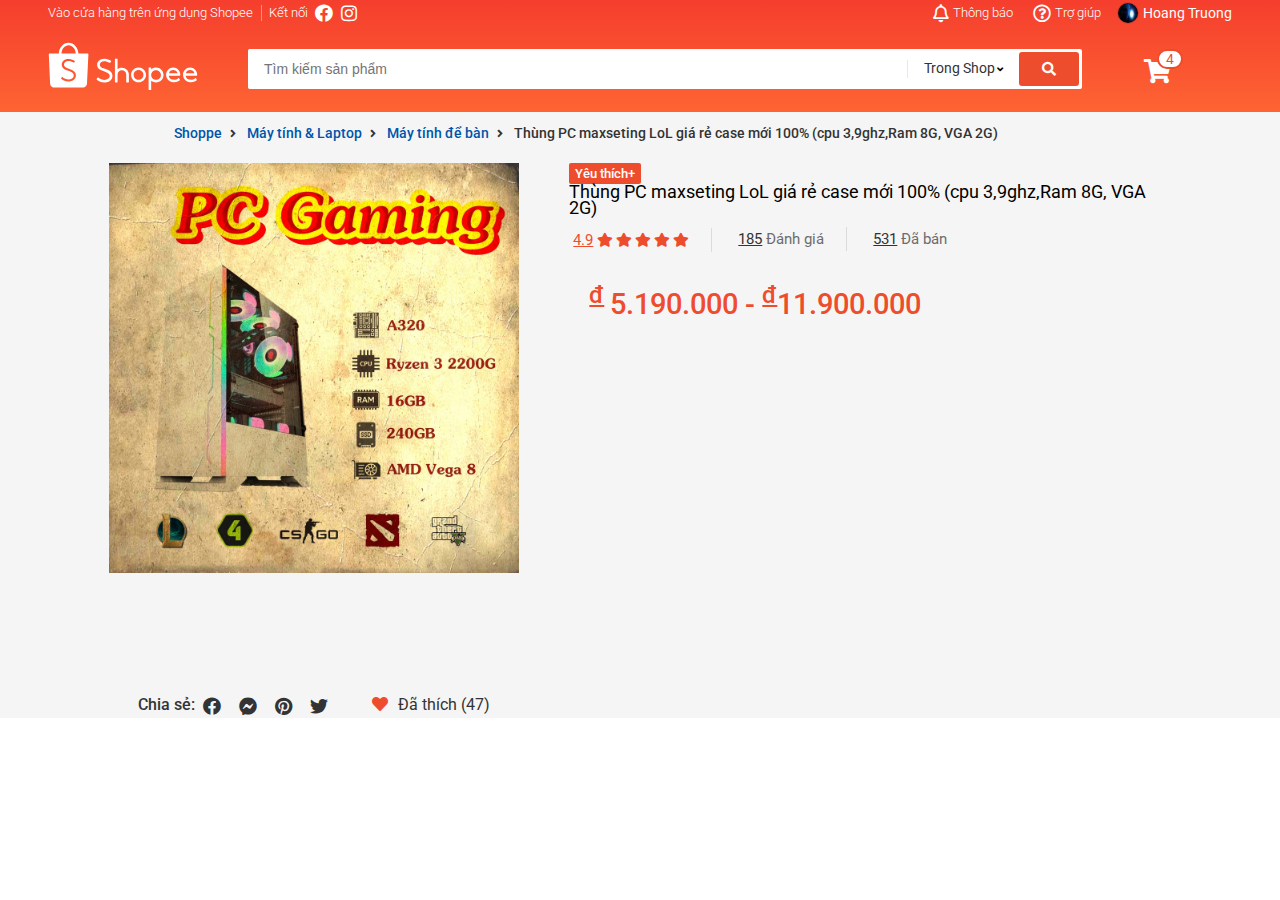
==== commit f3bf90c2: "update product.html" ====
--- a/product.html
+++ b/product.html
@@ -284,20 +284,20 @@
     
             </header>
 
-             <ul class="breadcum page-product-breadcum">
+             <ul class="breadcum page-product-breadcum" >
                 <li class="breadcum-item">
-                    <a href="#" class="page-product-breadcum__brand">
+                    <a href="#" class="page-product-breadcum__brand" style="color:#05a">
                         Shoppe
                     </a>
                 </li>
                 <li class="breadcum-item">
-                    <a href="#" class="page-product-breadcum__brand">
+                    <a href="#" class="page-product-breadcum__brand" style="color:#05a">
                         <i class="page-product-breadcum__icon fas fa-angle-right"></i>
                         Máy tính & Laptop
                     </a>
                 </li>
                 <li class="breadcum-item">
-                    <a href="#" class="page-product-breadcum__brand">
+                    <a href="#" class="page-product-breadcum__brand" style="color:#05a">
                         <i class="page-product-breadcum__icon fas fa-angle-right"></i>
                         Máy tính để bàn
                     </a>
@@ -311,7 +311,7 @@
             </ul>
             <div class="row">
                 <div class="col l-o-1 l-4">
-                    <a class="product-item">
+                    <div class="product-item"> 
                         <div class="product-item__img" style="background-image: url(./assets/img/product.png);"></div>
                         <div class="product-item-list">
                             <div class="product-item-list-picture" style="background-image: url(//cf.shopee.vn/file/474072055587df39f06efd3b900ba1c7_tn);"></div>
@@ -340,16 +340,7 @@
                                         </a>
                                     </div>
                                 </div>
-                                
-                                
-                                    <!-- <i class="product__social-item-icon fab fa-facebook"></i>
-                                    <i class="product__social-item-icon fab fa-pinterest"></i>
-                                    <i class="product__social-item-icon fab fa-twitter"></i> -->
-                            
-                                <div class="product__social-item--separate">
-                                    <i class="fas fa-pipe"></i>
-                                </div>
-                            </div>
+                             </div>
                             <div class="product__social-like">
                                 <a href="#" class="product__social-liked">
                                     <i class="fas fa-heart"></i>
@@ -361,10 +352,42 @@
                             
                         
                         
-                    <a>
+                    </div>
                 </div>
-                <div class="col l-6">
-
+                <div class="col l-6" style="padding-left:38px ;">
+                    <div class="product-description">
+                        <div class="product-description__favorite">
+                            <p class="product-description-favorite__text">Yêu thích+</p>
+                        </div>
+                        <div class="product-description__title">
+                            <p class="product-description__title-text">
+                                Thùng PC maxseting LoL giá rẻ case mới 100% (cpu 3,9ghz,Ram 8G, VGA 2G)
+                            </p>
+                        </div>
+                        <div class="product-description__rate">
+                            <p class="product-description__rate__number">4.9</p>
+                            <div class="product-description__rate__star">
+                                <i class="fas fa-star"></i>
+                                <i class="fas fa-star"></i>
+                                <i class="fas fa-star"></i>
+                                <i class="fas fa-star"></i>
+                                <i class="fas fa-star"></i>
+                            </div>
+                        </div>
+                        <div class="product-description__comment">
+                            <p class="product-description__comment__number">185</p>
+                            <p class="product-description__comment__text">Đánh giá</p>
+                        </div>
+                        <div class="product-description__sold">
+                            <p class="product-description__sold__number">531</p>
+                            <p class="product-description__sold__text">Đã bán</p>
+                        </div>
+                    </div>
+                    <div class="product-price__label">
+                        <p class="product-price">
+                            <sup> <u>đ</u> </sup>5.190.000 - <sup><u>đ</u></sup>11.900.000
+                        </p>
+                    </div>
                 </div>
             </div>
         </div>
--- a/assets/css/main.css
+++ b/assets/css/main.css
@@ -1179,24 +1179,24 @@
     display: flex;
     justify-content: space-between; 
     align-items: center;
-    flex:1;
+    
 }
 .product-item-list-picture{
     margin-top:8px;
+    padding-top:18%;
     flex:1;
-    padding-top:16%;
     background-repeat: no-repeat;
     background-size: contain;
     background-position: center;
     
 }
 .product-item-list-picture:hover{
-    border:1px solid red;
+    border:0.5px solid red;
 }
 .product__social{
     display: flex;
-    justify-content: space-around;
-    align-items: center;
+    justify-content:space-evenly;
+    align-items:baseline;
     margin-top: 32px;
 }
 .product__social-item{
@@ -1223,19 +1223,14 @@
 .product__social-icon:hover{
     color: var(--primary-color);
 }
-.product__social-item--separate{
-    margin-left: 48px; 
-    margin-top: 10px;
-    height: 1.6rem;
-    border-right: 2px solid var(--text-color);
-    text-align: center;
-}
+
 .product__social-like{
     margin-top: 8px;
     display: flex;
     justify-content: center;
     align-items: center;
 }
+
 .product__social-liked{
     display: block;
     text-decoration: none;
@@ -1248,4 +1243,98 @@
 .product__social-liked-number{
     font-size: 1.6rem;
     color: var(--text-color);
+}
+.product-description{
+    display: flex;
+    align-items: center;
+    justify-content: flex-start;
+    margin-top: 10px;
+    flex-wrap: wrap;
+}
+
+.product-description__favorite{
+    padding: 4px 6px;
+    background-color: var(--primary-color);
+    border-radius: 2px;
+   
+    margin-right: 10px;
+}
+.product-description-favorite__text{
+    color: var(--white-color);
+    font-size: 1.3rem;
+    font-weight: 500;
+    line-height: 100%;
+}
+.product-description__title{
+    font-size: 1.8rem;
+}
+.product-description__title-text{
+
+}
+.product-description__rate{
+    display: flex;
+    justify-content: flex-start;
+    align-items: center;
+    margin-top: 12px;
+    padding-right: 22px;
+    border-right: 1px solid #dbdbdb;
+}
+.product-description__rate__number{
+    font-size: 1.5rem;
+    text-decoration: underline;
+    color: var(--primary-color);
+    margin: 4px;
+    
+}
+.product-description__rate__star{
+    color: var(--primary-color);
+    font-size: 1.4rem;
+}
+.product-description__comment{
+    display: flex;
+    align-items: center;
+    margin-top: 10px;
+    padding: 0 22px;
+    border-right: 1px solid #dbdbdb;
+}
+.product-description__comment__number{
+    font-size: 1.5rem;
+    text-decoration: underline;
+    color: var(--text-color);
+    margin: 4px
+}
+.product-description__comment__text{
+    font-size: 1.5rem;
+    color: var(--text-color);
+    opacity: 0.7;
+}
+.product-description__sold{
+    display: flex;
+    align-items: center;
+    margin-top: 10px;
+    padding: 0 22px;
+   
+}
+.product-description__sold__number{
+    font-size: 1.5rem;
+    text-decoration: underline;
+    color: var(--text-color);
+    margin: 4px
+}
+.product-description__sold__text{
+    font-size: 1.5rem;
+    color: var(--text-color);
+    opacity: 0.7;
+}
+.product-price__label{
+    display: flex;
+    justify-content: flex-start;
+    align-items: center;
+    padding: 15px 20px;
+    margin-top: 20px;
+}
+.product-price{
+    font-size: 2.875rem;
+    font-weight: 500;
+    color: var(--primary-color);
 }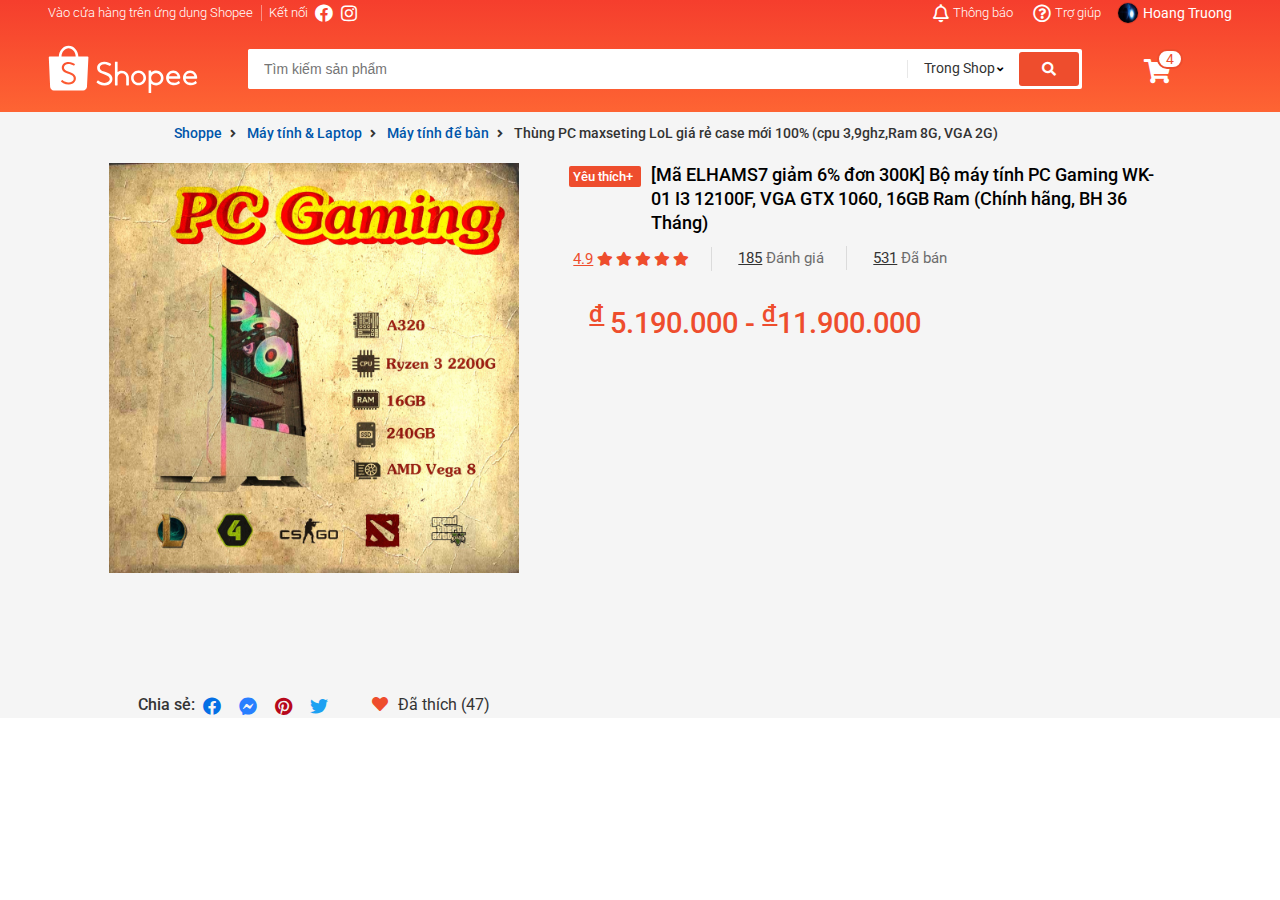
==== commit 50aba4c8: "upload responsive.css" ====
--- a/product.html
+++ b/product.html
@@ -327,16 +327,16 @@
                                     <span class="product__social-item-share-text">Chia sẻ:</span>
                                     <div class="product__social-icons">
                                         <a href="#" class="product__social-icon-link">
-                                            <i class="product__social-icon fab fa-facebook"></i>
+                                            <i class="product__social-icon fab fa-facebook" style="color: #0470e5;"></i>
                                         </a>
                                         <a href="#" class="product__social-icon-link">
-                                            <i class="product__social-icon fab fa-facebook-messenger"></i>
+                                            <i class="product__social-icon fab fa-facebook-messenger" style="color: #287fff;"></i>
                                         </a>
                                         <a href="#" class="product__social-icon-link">
-                                            <i class="product__social-icon fab fa-pinterest"></i>
+                                            <i class="product__social-icon fab fa-pinterest" style="color: #b7081b;"></i>
                                         </a>
                                         <a href="#" class="product__social-icon-link">
-                                            <i class="product__social-icon fab fa-twitter"></i>
+                                            <i class="product__social-icon fab fa-twitter" style="color: #1da1f2;"></i>
                                         </a>
                                     </div>
                                 </div>
@@ -356,14 +356,17 @@
                 </div>
                 <div class="col l-6" style="padding-left:38px ;">
                     <div class="product-description">
-                        <div class="product-description__favorite">
-                            <p class="product-description-favorite__text">Yêu thích+</p>
-                        </div>
-                        <div class="product-description__title">
-                            <p class="product-description__title-text">
-                                Thùng PC maxseting LoL giá rẻ case mới 100% (cpu 3,9ghz,Ram 8G, VGA 2G)
-                            </p>
-                        </div>
+                        <div class="product-description-item">
+
+                            <div class="product-description__favorite">Yêu thích+</div>
+                            <div class="product-description__title">
+                                <span class="product-description__title-text">
+                                        [Mã ELHAMS7 giảm 6% đơn 300K] Bộ máy tính PC Gaming WK-01 I3 12100F, VGA GTX 1060, 16GB Ram (Chính hãng, BH 36 Tháng)
+                                </span>
+                            </div>
+                        </div>
+                            
+                     
                         <div class="product-description__rate">
                             <p class="product-description__rate__number">4.9</p>
                             <div class="product-description__rate__star">
--- a/assets/css/base.css
+++ b/assets/css/base.css
@@ -8,6 +8,7 @@
     --header-height:120px;
     --navbar-height:34px;
     --header-with-search-height: calc(var(--header-height) - var(--navbar-height));
+    --header-sort-bar-height: 46px;
 }
 * {
     box-sizing: inherit;
--- a/assets/css/main.css
+++ b/assets/css/main.css
@@ -1,3 +1,6 @@
+.app{
+    overflow: hidden;
+}
 .header {
     height: var(--header--height);
     background-image: linear-gradient(0,#fe6433,#f53e2d);
@@ -308,6 +311,46 @@
     font-size: 1.4rem;
     font-weight: 400;
 }
+/* Header sort bar */
+.header__sort-bar{
+    position: fixed;
+    top:var(--header--height);
+    left:0;
+    right: 0;
+    height: var(--header-sort-bar-height);
+    background-color: var(--white-color);
+    list-style: none;
+    display: none;
+    margin: 0;
+    padding-left: 0;
+    border-top: 1px solid #e5e5e5;
+    border-bottom: 1px solid #e5e5e5;
+}
+.header__sort-item{
+    flex: 1;
+}
+.header__sort-link{
+    text-decoration: none;
+    color: var(--text-color);
+    font-size: 1.4rem;
+    display: block;
+    height: 100%;
+    line-height: var(--header-sort-bar-height);
+    text-align: center;
+    position: relative;
+}
+.header__sort-link::before{
+    position: absolute;
+    content: "";
+    top:50%;
+    left:0;
+    height: 60%;
+    border-left: 1px solid #e5e5e5;
+    transform: translateY(-50%);
+}
+.header__sort-item--active .header__sort-link{
+    color: var(--primary-color);
+}
 /* Authen modal */
 .auth-form {
    
@@ -423,12 +466,24 @@
     align-items: center;
     margin: 0 8px;
 }
+.header__mobile-search{
+    padding: 0 12px;
+}
+.header__mobile-search-icon{
+    font-size: 2.6rem;
+    color: var(--white-color);
+}
 .header__logo{
     width: 200px;
 }
 .header__logo--link{
     color: transparent;
     text-decoration: none;
+    display: block;
+    line-height: 0;
+}
+.header__search-checkbox:checked ~ .header__search{
+    display: flex;
 }
 .header__logo-img {
     width:150px;
@@ -523,7 +578,7 @@
 .header__cart-list-item{
     padding-left: 0;
     list-style: none;
-    height: 48vh;
+    max-height: 48vh;
     overflow-y: auto;
 
 }
@@ -1073,6 +1128,7 @@
 }
 .home-product__pagination{
     margin: 48px 0 32px 0;
+    padding-left: 0;
 }
 /* Footer */
 .footer{
@@ -1251,26 +1307,33 @@
     margin-top: 10px;
     flex-wrap: wrap;
 }
-
+.product-description-item{
+   display: flex;
+   justify-content:flex-start;
+   align-items: baseline;
+  
+    
+}
 .product-description__favorite{
-    padding: 4px 6px;
+    min-width: 72px;
+    min-height: 20px;
+    padding: 4px;
     background-color: var(--primary-color);
     border-radius: 2px;
-   
     margin-right: 10px;
-}
-.product-description-favorite__text{
     color: var(--white-color);
     font-size: 1.3rem;
     font-weight: 500;
     line-height: 100%;
 }
+
 .product-description__title{
     font-size: 1.8rem;
-}
-.product-description__title-text{
-
-}
+    font-weight: 500;
+    line-height: 24px;
+    word-wrap: break-word;
+}
+
 .product-description__rate{
     display: flex;
     justify-content: flex-start;
